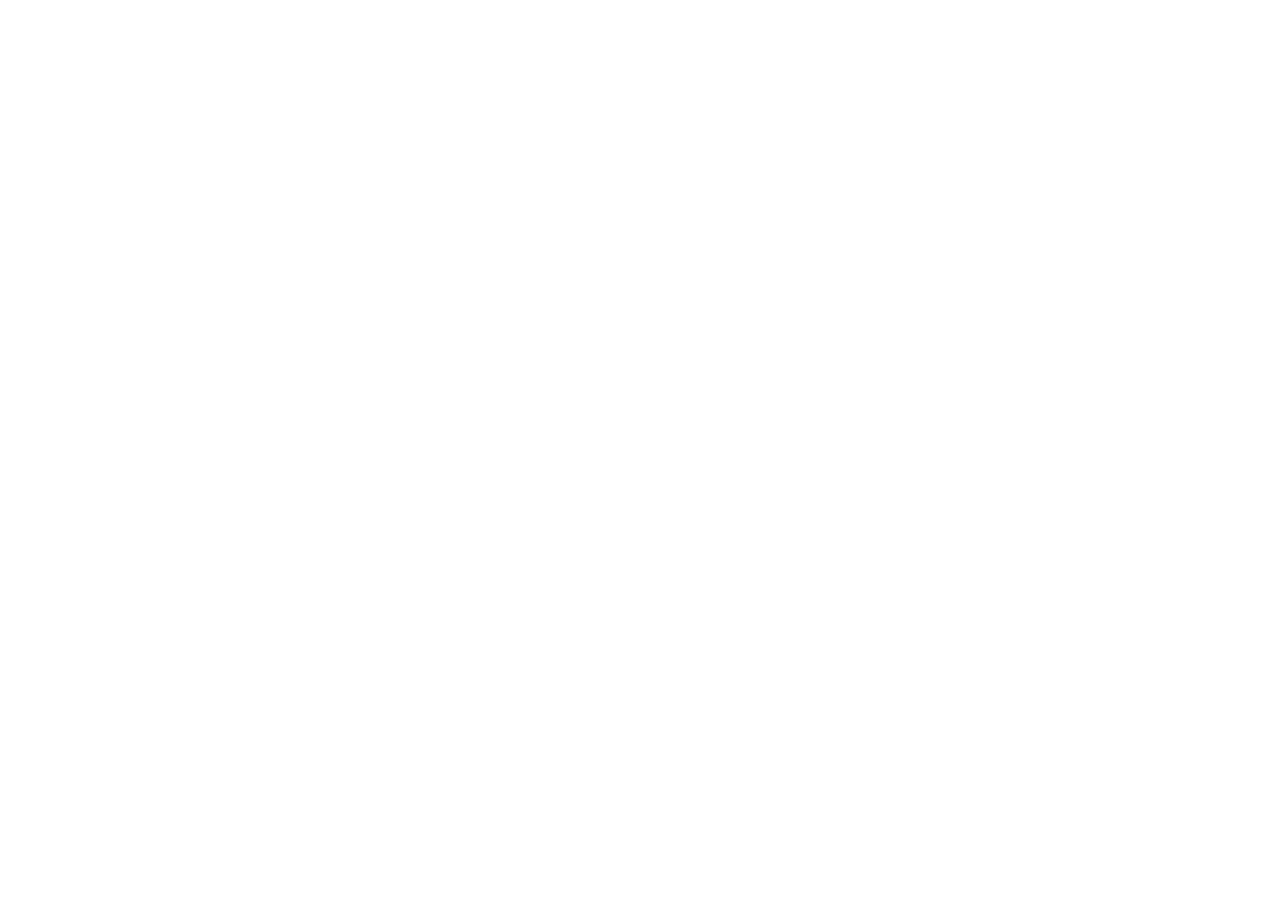
==== index.html @ 46da45e1 "Project Setup" ====
<!DOCTYPE html>
<html lang="en">
<head>
    <meta charset="UTF-8">
    <meta http-equiv="X-UA-Compatible" content="IE=edge">
    <meta name="viewport" content="width=device-width, initial-scale=1.0">
    <title>Zomato Clone</title>
</head>
<body>
    
</body>
</html>
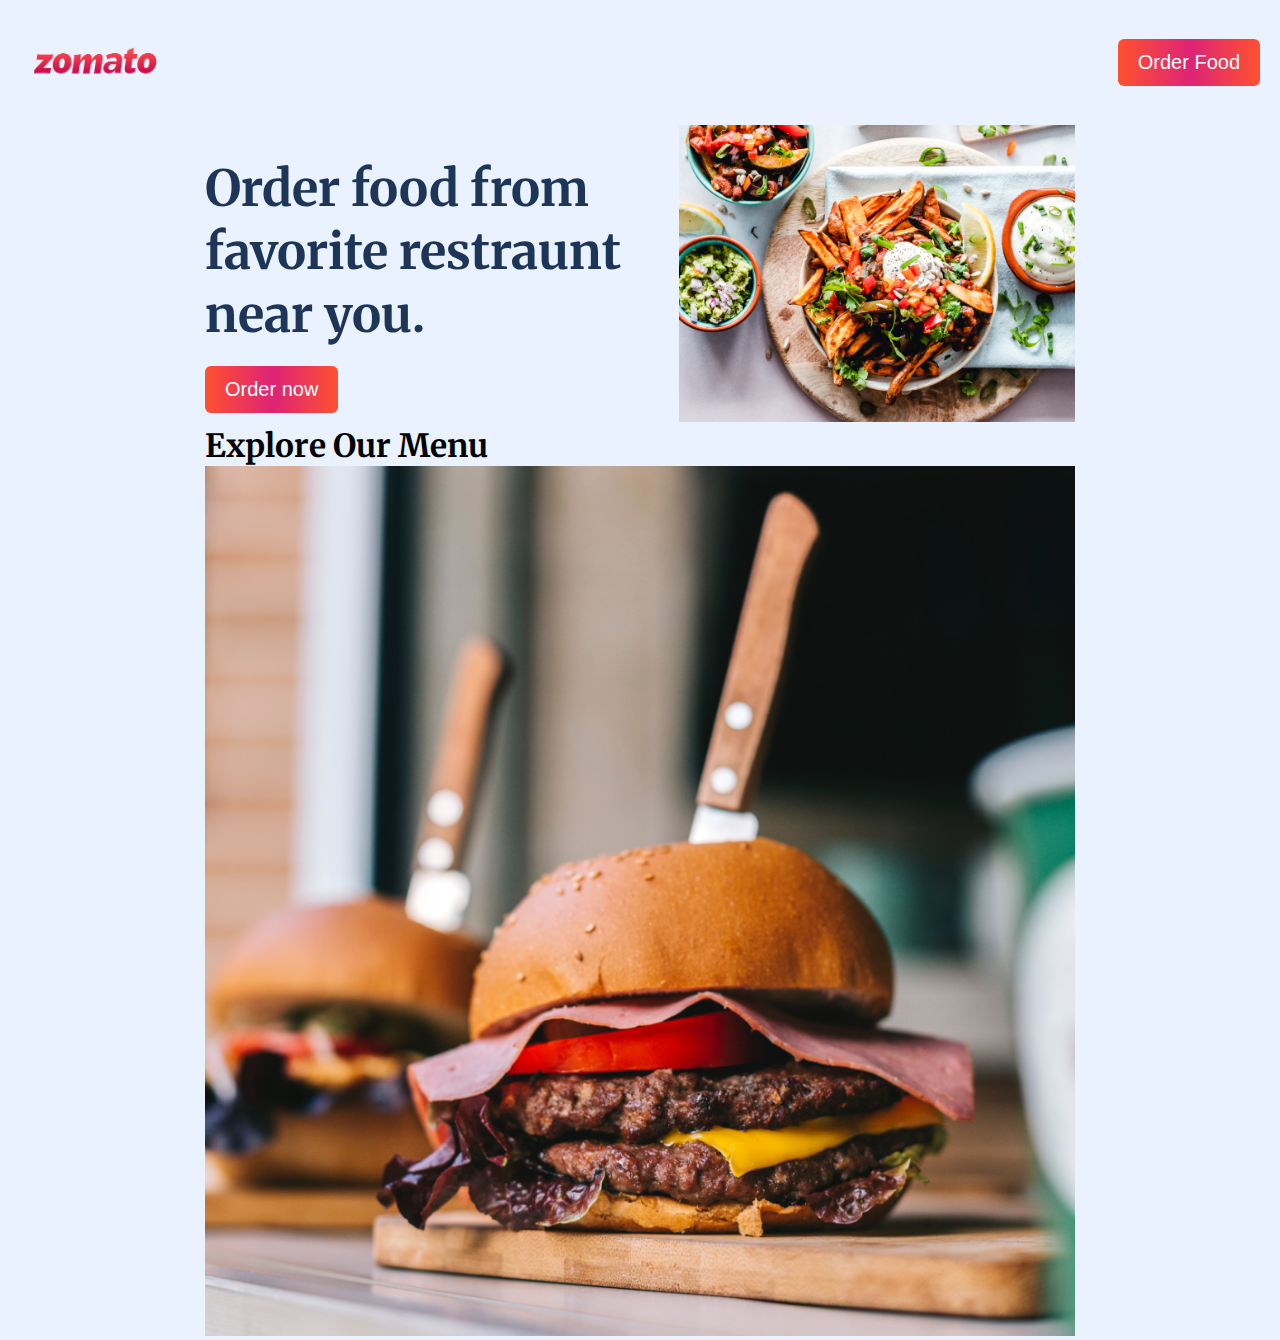
==== commit 7b449527: "fix hero layout" ====
--- a/index.html
+++ b/index.html
@@ -5,8 +5,65 @@
     <meta http-equiv="X-UA-Compatible" content="IE=edge">
     <meta name="viewport" content="width=device-width, initial-scale=1.0">
     <title>Zomato Clone</title>
+    <link rel="preconnect" href="https://fonts.googleapis.com">
+<link rel="preconnect" href="https://fonts.gstatic.com" crossorigin>
+<link href="https://fonts.googleapis.com/css2?family=Merriweather:ital,wght@0,300;0,400;0,700;0,900;1,300;1,400;1,700;1,900&display=swap" rel="stylesheet">
+<link rel="stylesheet" href="style.css">
 </head>
 <body>
+    <!--Navbar-->    
+    <header>
+        <nav class="navbar">
+            <div class="navbar__brand">
+                <img src="/assets/logo.png" alt="Logo.png" class="navbar__logo">
+            </div>
+            <div class="navbar__nav__items">
+                <button class="button__primary">Order Food</button>
+            </div>
+        </nav>
+    </header>
+    <main class="container">
+        <!--Hero section-->
+        <section class="hero__container">
+            <div class="hero__image__container">
+                <img src="/assets/hero.jpg" alt="hero__image" class="hero__image">
+                <!--
+                <img src="/assets/svg/herobgpattren.svg" alt="background" class="hero__bg__pattern">
+                <img src="/assets/svg/heroShape.svg" alt="heroShape" class="hero__shape">-->
+            </div>
+            <div class="hero__description">
+                <h1 class="hero__text">Order food from favorite restraunt near you.</h1>
+                <button class="button__primary">Order now</button>
+            </div>
+        </section>
+        <!--Explore Menu-->
+        <section class="explore__menu__container">
+            <h1 class="explore__menu__text">Explore Our Menu</h1>
+            <div class="explore__menu__lists">
+                <div class="food__menu__card">
+                    <img src="/assets/burger.jpg" alt="burger" class="food__image">
+                    <div class="food__menu__card__description">
+                        <h3 class="food__title"></h3>
+                        <p class="food__restraunts"></p>
+                    </div>
+                </div>
+            </div>
+        </section>
+    </main>
+</body>
+</html>
+
+
+<!--
+1st time:
+    git init
+    git add .
+    git remote add 
+    git commit -m "message"
+    git push origin master
     
-</body>
-</html>+2nd time:
+    git add .
+    git commit -m "message"
+    git push origin master
+-->--- a/style.css
+++ b/style.css
@@ -0,0 +1,100 @@
+*{
+    margin: 0;
+    padding: 0;
+    box-sizing: border-box;/*To box model*/
+}
+/*Global styles*/
+body{
+    font-family: "Merriweather", sans-serif;
+    background-color: #ebf2ff;
+}
+.button__primary{
+    background-image: linear-gradient(
+        to right,
+        #ff512f 0%,
+        #dd2476 51%,
+        #ff512f 100%
+    );
+    color: #fff;
+    border:none;
+    border-radius: 6px;
+    padding: 10px 20px;
+    cursor: pointer;
+    font-size: 20px;
+}
+.container{
+    width: 100%;
+    margin: 0 auto;
+    padding: 0 15px;
+}
+.navbar{
+    display: flex;
+    justify-content: space-around;
+    overflow: hidden;
+    align-items: center;
+}
+.navbar__brand{
+    width: 100px;
+}
+.navbar__logo{
+    width: 100%;
+}
+.button__primary{
+    padding: 12px 20px;
+    font-size: 20px;
+}
+.hero__container{
+    width: 100%;
+}
+.hero__image__container{
+    width: 100%;
+}
+.hero__image{
+    width: 100%;
+}
+
+.hero__text{
+    font-size: 30px;
+    color: #1d3557;
+    margin: 20px 0px;
+}
+
+/*Menu styles*/
+.food__menu__card{
+    width: 100%;
+}
+.food__image{
+    width: 100%;
+}
+@media(min-width:768px){
+    .navbar{
+        justify-content: space-between;
+        padding: 10px 20px;
+    }
+    .navbar__brand{
+        width: 150px;
+    }
+    .nav__item{
+        padding: 20px;
+        font-size: 20px;
+    }
+    .hero__container{
+        display: flex;
+        flex-direction: row-reverse;
+        align-items: center;
+        justify-content: space-between;
+    }
+}
+@media(min-width:1020px){
+    .container{
+        max-width: 900px;
+    }
+    .hero__text{
+        font-size: 50px;
+    }
+}
+@media(min-width:1400px){
+    .container{
+        max-width: 1250px;
+    }
+}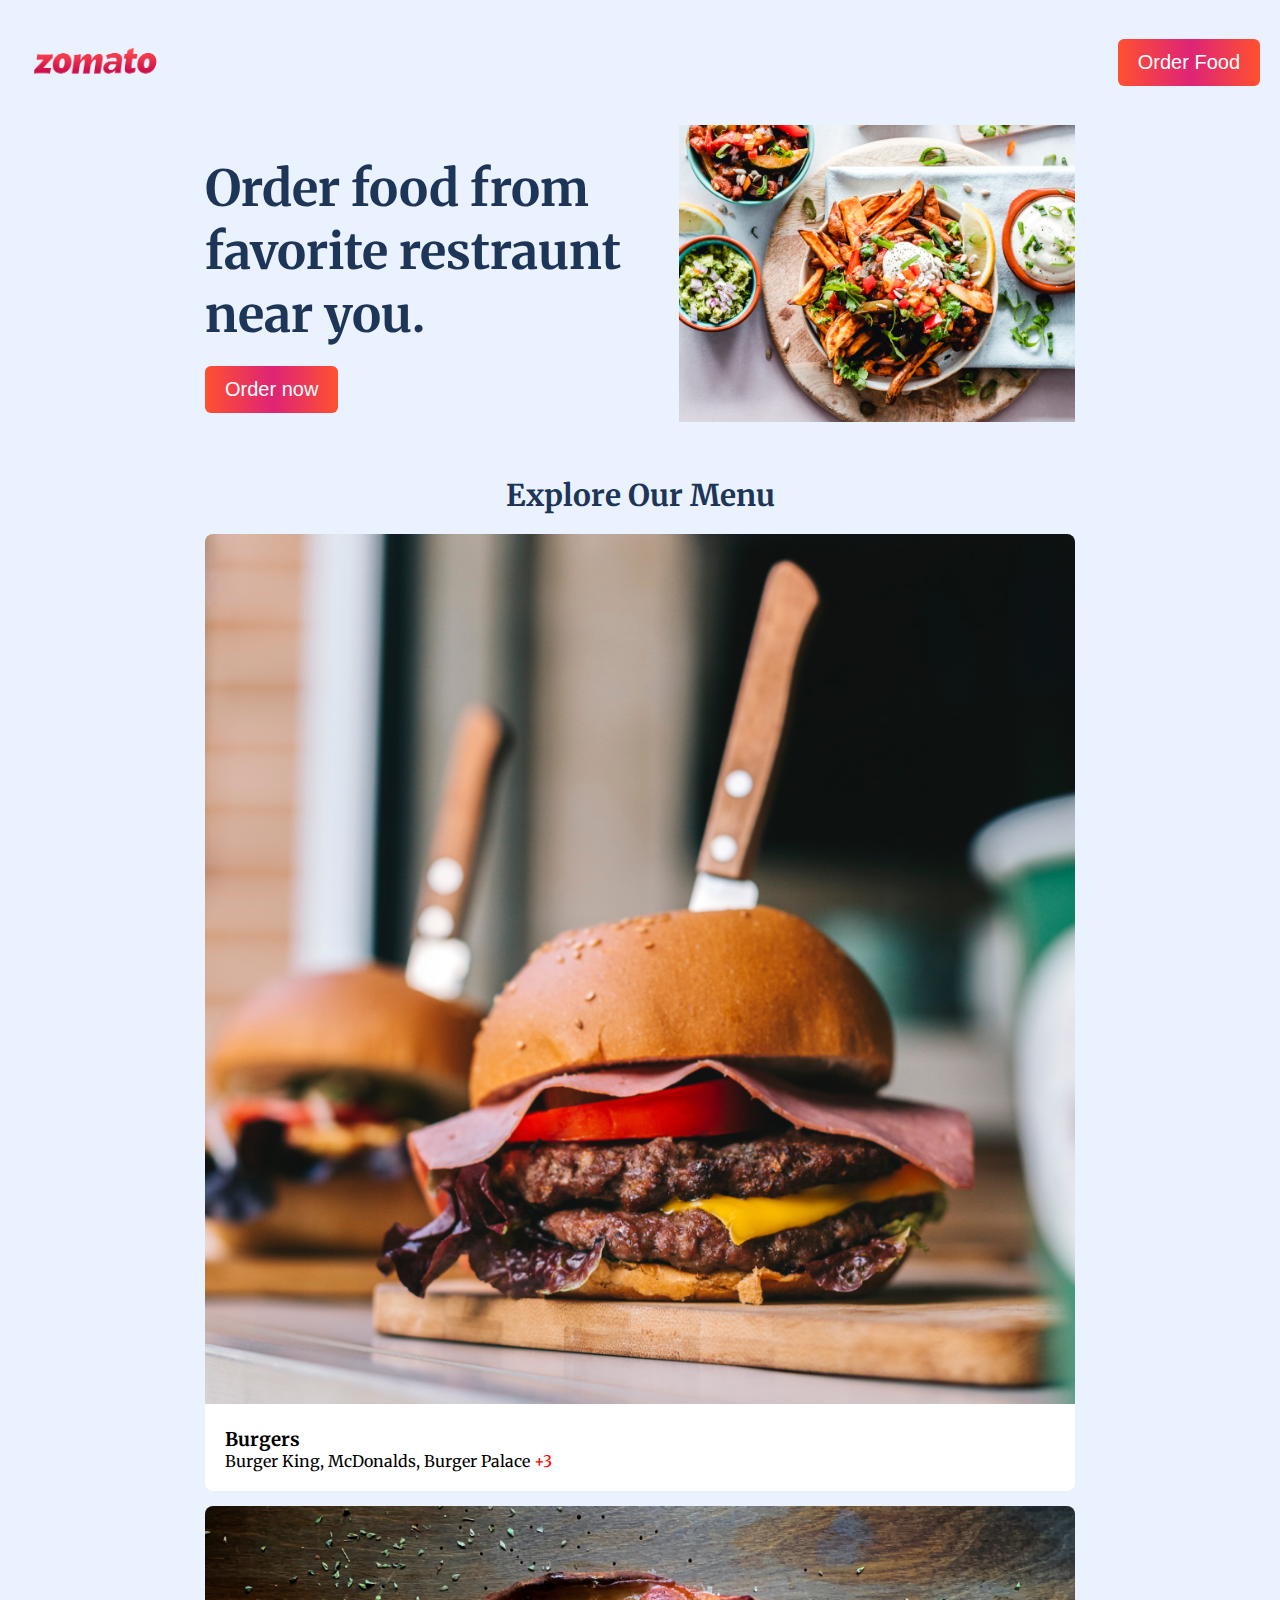
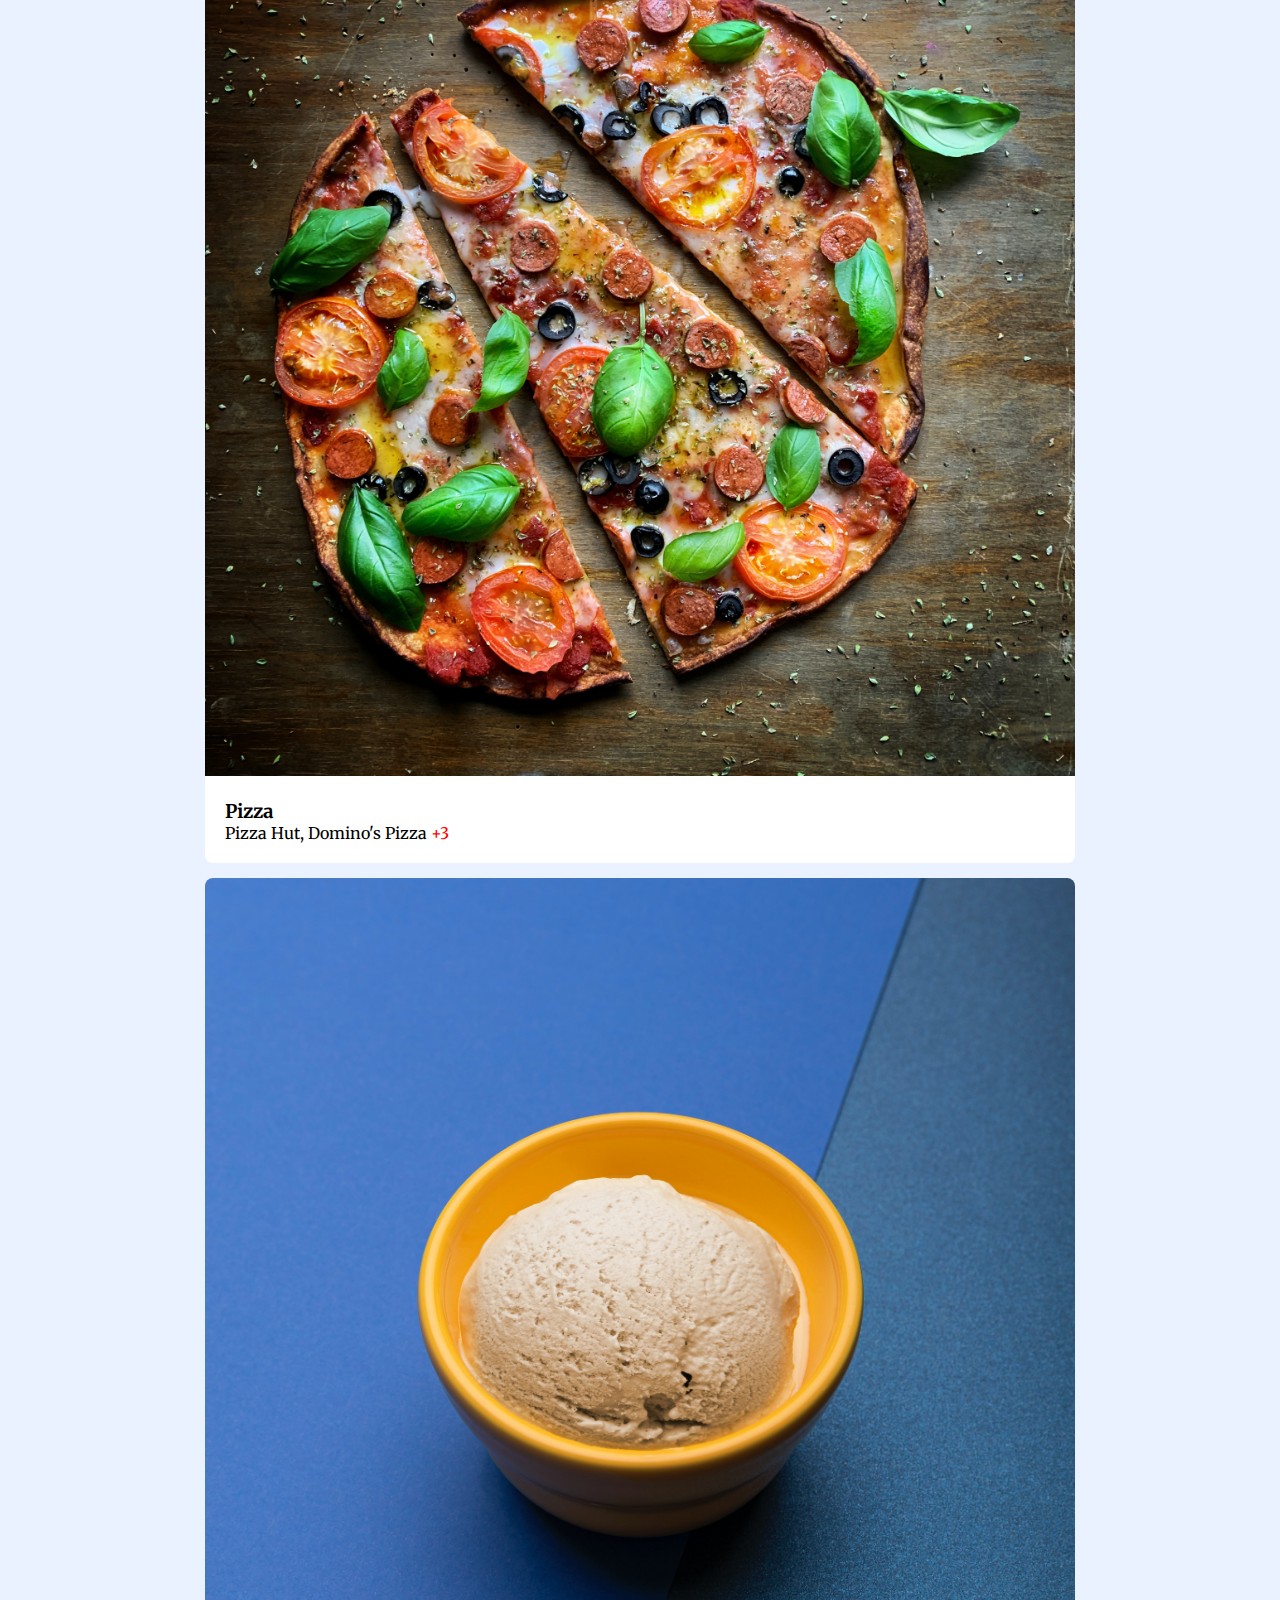
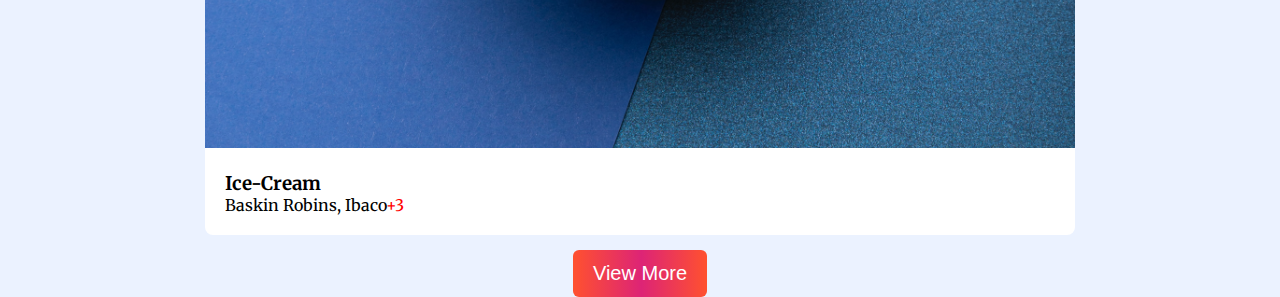
==== commit fe7fd9bf: "add mobile explore menu" ====
--- a/index.html
+++ b/index.html
@@ -40,13 +40,33 @@
         <section class="explore__menu__container">
             <h1 class="explore__menu__text">Explore Our Menu</h1>
             <div class="explore__menu__lists">
+                <!--Burger-->
                 <div class="food__menu__card">
                     <img src="/assets/burger.jpg" alt="burger" class="food__image">
                     <div class="food__menu__card__description">
-                        <h3 class="food__title"></h3>
-                        <p class="food__restraunts"></p>
+                        <h3 class="food__title">Burgers</h3>
+                        <p class="food__restraunts">Burger King, McDonalds, Burger Palace <span style="color:red">+3</span></p>
                     </div>
                 </div>
+                <!--Pizza-->
+                <div class="food__menu__card">
+                    <img src="/assets/pizza.jpg" alt="pizza" class="food__image">
+                    <div class="food__menu__card__description">
+                        <h3 class="food__title">Pizza</h3>
+                        <p class="food__restraunts">Pizza Hut, Domino's Pizza <span style="color:red">+3</span></p>
+                    </div>
+                </div>
+                <!--Ice - cream -->
+                <div class="food__menu__card">
+                    <img src="/assets/iceCream.jpg" alt="Ice-Cream" class="food__image">
+                    <div class="food__menu__card__description">
+                        <h3 class="food__title">Ice-Cream</h3>
+                        <p class="food__restraunts">Baskin Robins, Ibaco<span style="color:red">+3</span></p>
+                    </div>
+                </div>
+            </div>
+            <div class="explore__menu__view__more">
+                <button class="button__primary">View More</button>
             </div>
         </section>
     </main>
--- a/style.css
+++ b/style.css
@@ -27,6 +27,7 @@
     margin: 0 auto;
     padding: 0 15px;
 }
+/*Nav-Bar*/
 .navbar{
     display: flex;
     justify-content: space-around;
@@ -43,6 +44,7 @@
     padding: 12px 20px;
     font-size: 20px;
 }
+/*Hero container*/
 .hero__container{
     width: 100%;
 }
@@ -60,12 +62,33 @@
 }
 
 /*Menu styles*/
+.explore__menu__container{
+    margin-top: 50px;
+}
+.explore__menu__text{
+    font-size: 30px;
+    color: #1d3557;
+    margin: 20px 0px;
+    text-align: center;
+}
 .food__menu__card{
     width: 100%;
+    background-color: #fff;
+    border-radius: 8px;
+    margin-bottom: 15px;
 }
 .food__image{
     width: 100%;
+    border-radius: 8px 8px 0 0;/*top right bottom left*/
 }
+.food__menu__card__description{
+    padding: 20px;
+}
+.explore__menu__view__more{
+    display: flex;
+    justify-content: center;
+}
+
 @media(min-width:768px){
     .navbar{
         justify-content: space-between;
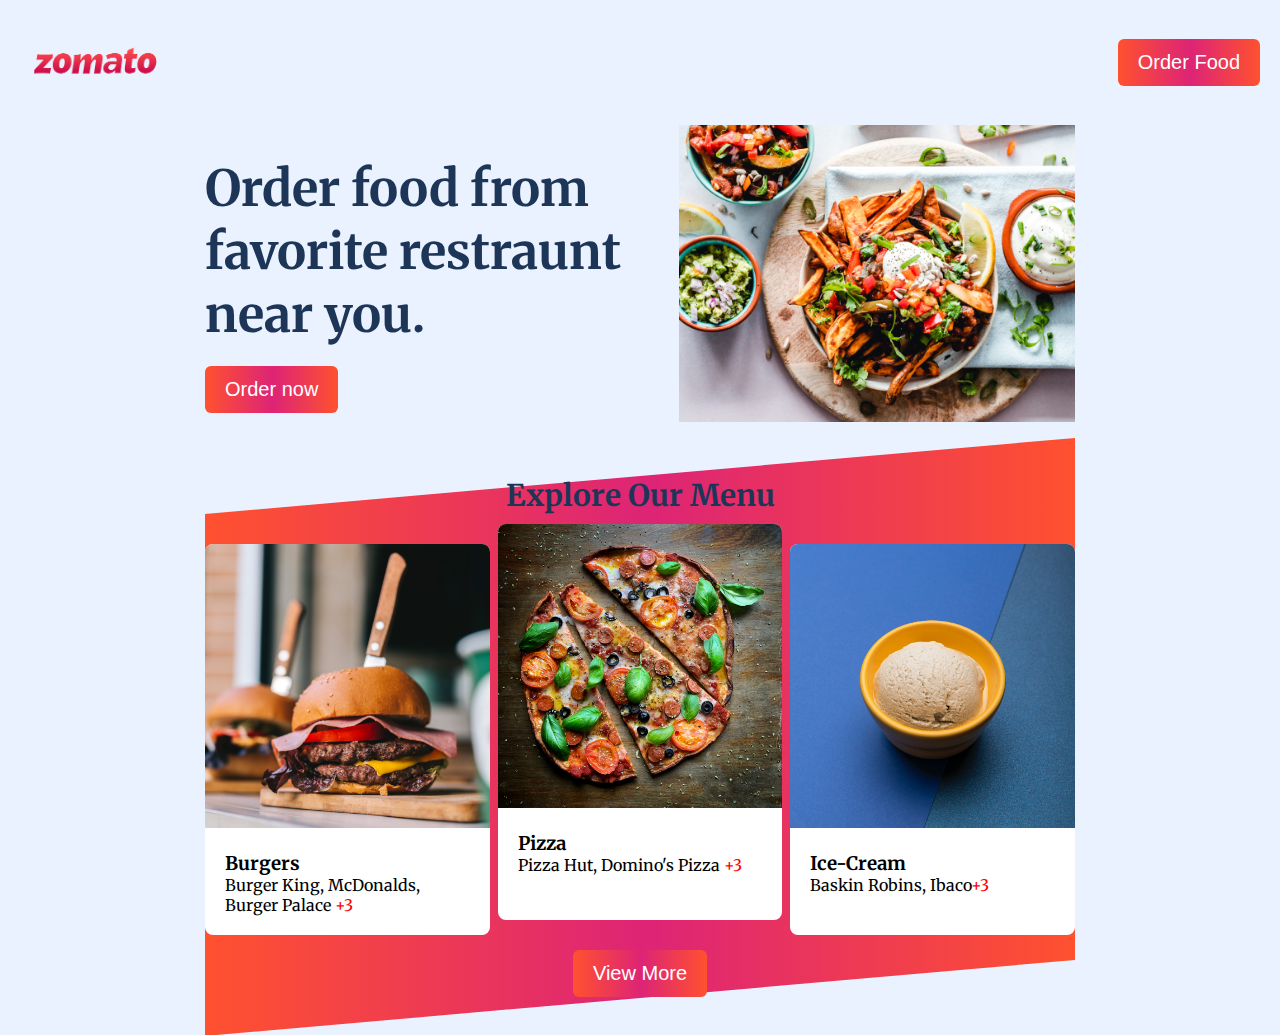
==== commit b5e77d10: "explore food menu" ====
--- a/index.html
+++ b/index.html
@@ -39,6 +39,7 @@
         <!--Explore Menu-->
         <section class="explore__menu__container">
             <h1 class="explore__menu__text">Explore Our Menu</h1>
+            <div class="explore__menu__gradient__bg"></div>
             <div class="explore__menu__lists">
                 <!--Burger-->
                 <div class="food__menu__card">
@@ -49,7 +50,7 @@
                     </div>
                 </div>
                 <!--Pizza-->
-                <div class="food__menu__card">
+                <div class="food__menu__card" id="pizza__card">
                     <img src="/assets/pizza.jpg" alt="pizza" class="food__image">
                     <div class="food__menu__card__description">
                         <h3 class="food__title">Pizza</h3>
--- a/style.css
+++ b/style.css
@@ -107,6 +107,36 @@
         align-items: center;
         justify-content: space-between;
     }
+    .explore__menu__lists{
+        display: flex;
+        margin-top: 30px;
+        gap: 8px;
+    }
+    #pizza__card{
+        margin-top: -20px;
+        margin-bottom: 30px;
+    }
+    .explore__menu__container{
+        position: relative;
+    }
+    .explore__menu__gradient__bg{
+        position: absolute;
+        left: 0;
+        top: 0;
+    
+        height: 100%;
+        width: 100%;
+    
+        background-image: linear-gradient(
+            to right,
+            #ff512f 0%,
+            #dd2476 51%,
+            #ff512f 100%
+        );
+        
+        z-index: -3;
+        transform: skewY(-5deg);
+    }    
 }
 @media(min-width:1020px){
     .container{
@@ -120,4 +150,14 @@
     .container{
         max-width: 1250px;
     }
+    .hero__text{
+        font-size: 50px;
+    }
+    .explore__menu__lists{
+        gap: 12px;
+        padding: 0 20px;
+    }
+    .explore__menu__text{
+        font-size: 50px;
+    }
 }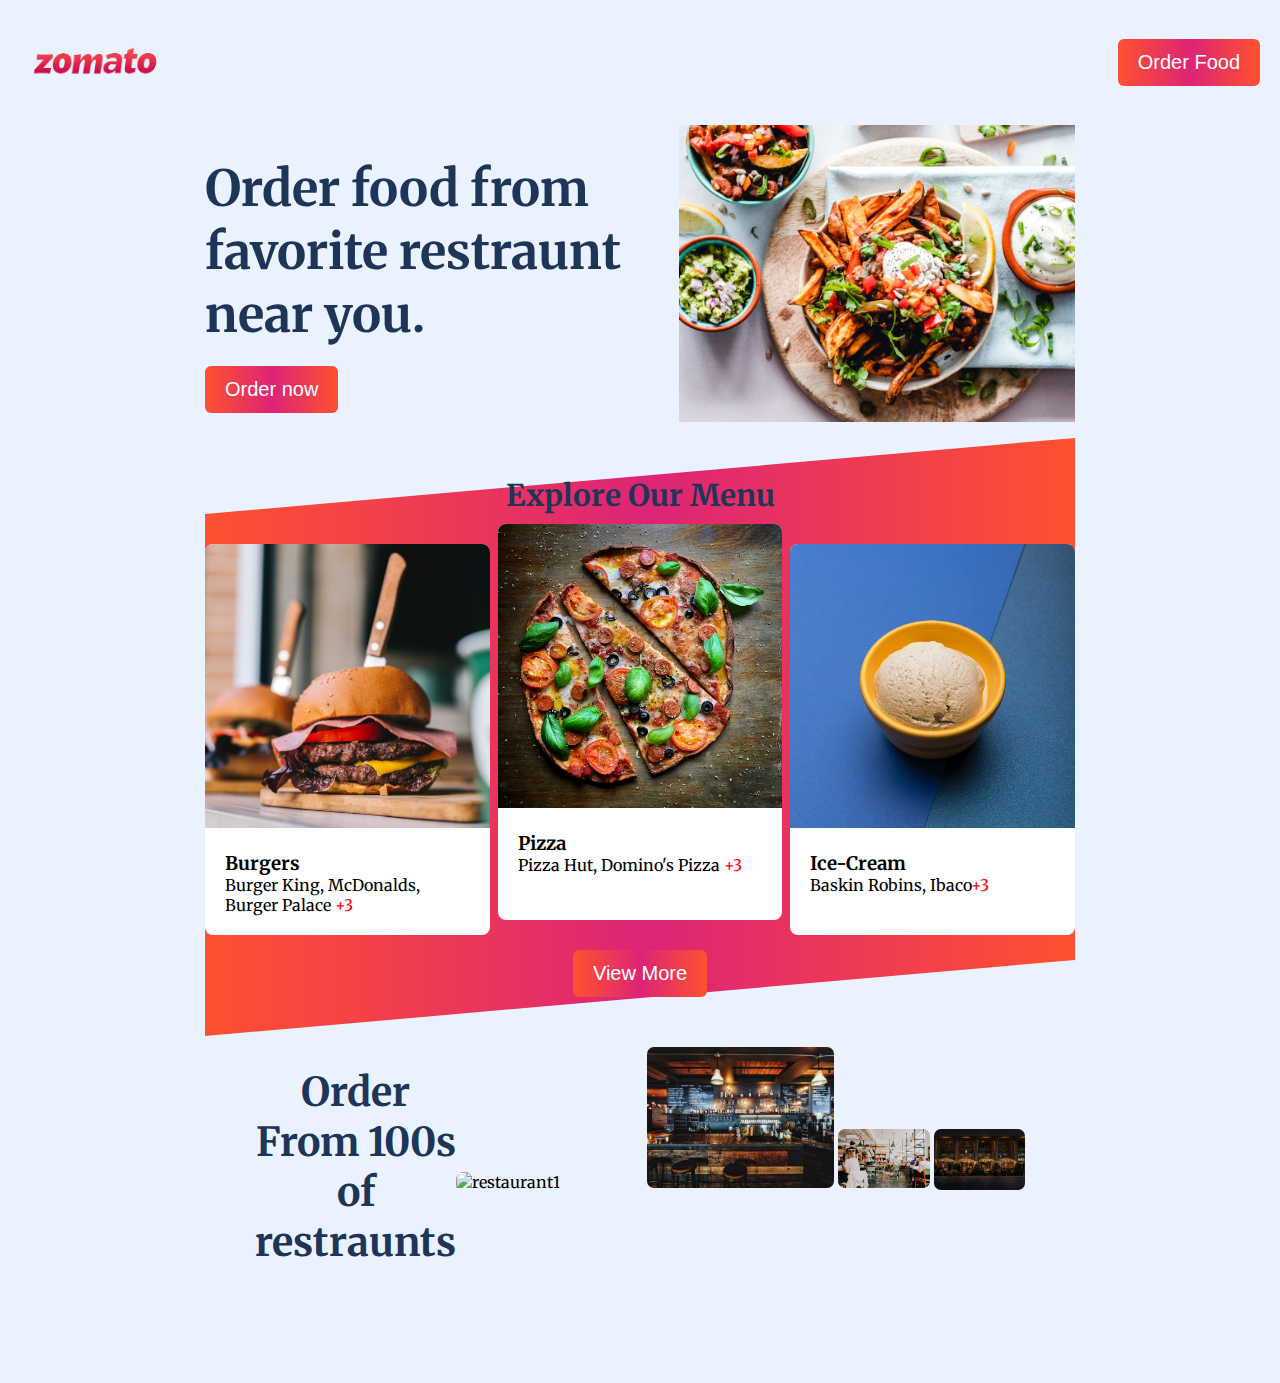
==== commit 53fcdbea: "add flex view" ====
--- a/index.html
+++ b/index.html
@@ -70,6 +70,27 @@
                 <button class="button__primary">View More</button>
             </div>
         </section>
+        <!--Restraunt-->
+        <section class="restraunts__container">
+            <h1 class="restraunts__description">Order From 100s of restraunts</h1>
+            <div class="restraunts__flex">
+                <div class="restraunts__flex__row__one">
+                    <div class="restraunt__1">
+                        <img src="/assets/restaurant1.jpg" alt="restaurant1" class="restraunt__1__image">
+                    </div>
+                    <div class="restraunt__2">
+                        <img src="/assets/restaurant2.jpg" alt="restaurant2" class="restraunt__2__image">
+                    </div>
+                <div class="restraunts__flex__row__two">
+                    <div class="restraunt__3">
+                        <img src="/assets/restaurant3.jpg" alt="restaurant3" class="restraunt__3__image">
+                    </div>
+                    <div class="restraunt__4">
+                        <img src="/assets/restaurant4.jpg" alt="restaurant4" class="restraunt__4__image">
+                    </div>
+                </div>
+            </div>
+        </section>
     </main>
 </body>
 </html>
--- a/style.css
+++ b/style.css
@@ -88,7 +88,46 @@
     display: flex;
     justify-content: center;
 }
+/*Flex*/
+.restraunts__description{
+    font-size: 30px;
+    color: #1d3557;
+    margin: 20px 0px;
+    text-align: center;
+}
+.restraunts__flex__row__one,
+.restraunts__flex__row__two{
+    width: 100%;
+    display: flex;
+    gap: 4px;
+    position: block;
+}
+.restraunts__flex__row__one{
+    align-items: baseline;
+    margin-bottom: 4px;
+}
+.restraunt__1__image,
+.restraunt__2__image,
+.restraunt__3__image,
+.restraunt__4__image{
+    width:100%;
+    border-radius: 7px;
+}
 
+.restraunt__1,
+.restraunt__4{
+    width: 100%;
+    height: 100px;
+}
+.restraunt__2,
+.restraunt__3{
+    width: 100%;
+    height: 200px;
+}
+.restraunts__container{
+    display: flex;
+    margin: 50px;
+}
 @media(min-width:768px){
     .navbar{
         justify-content: space-between;
@@ -137,6 +176,10 @@
         z-index: -3;
         transform: skewY(-5deg);
     }    
+    .restraunts__description{
+        font-size: 40px;
+        align-items: center;
+    }
 }
 @media(min-width:1020px){
     .container{
